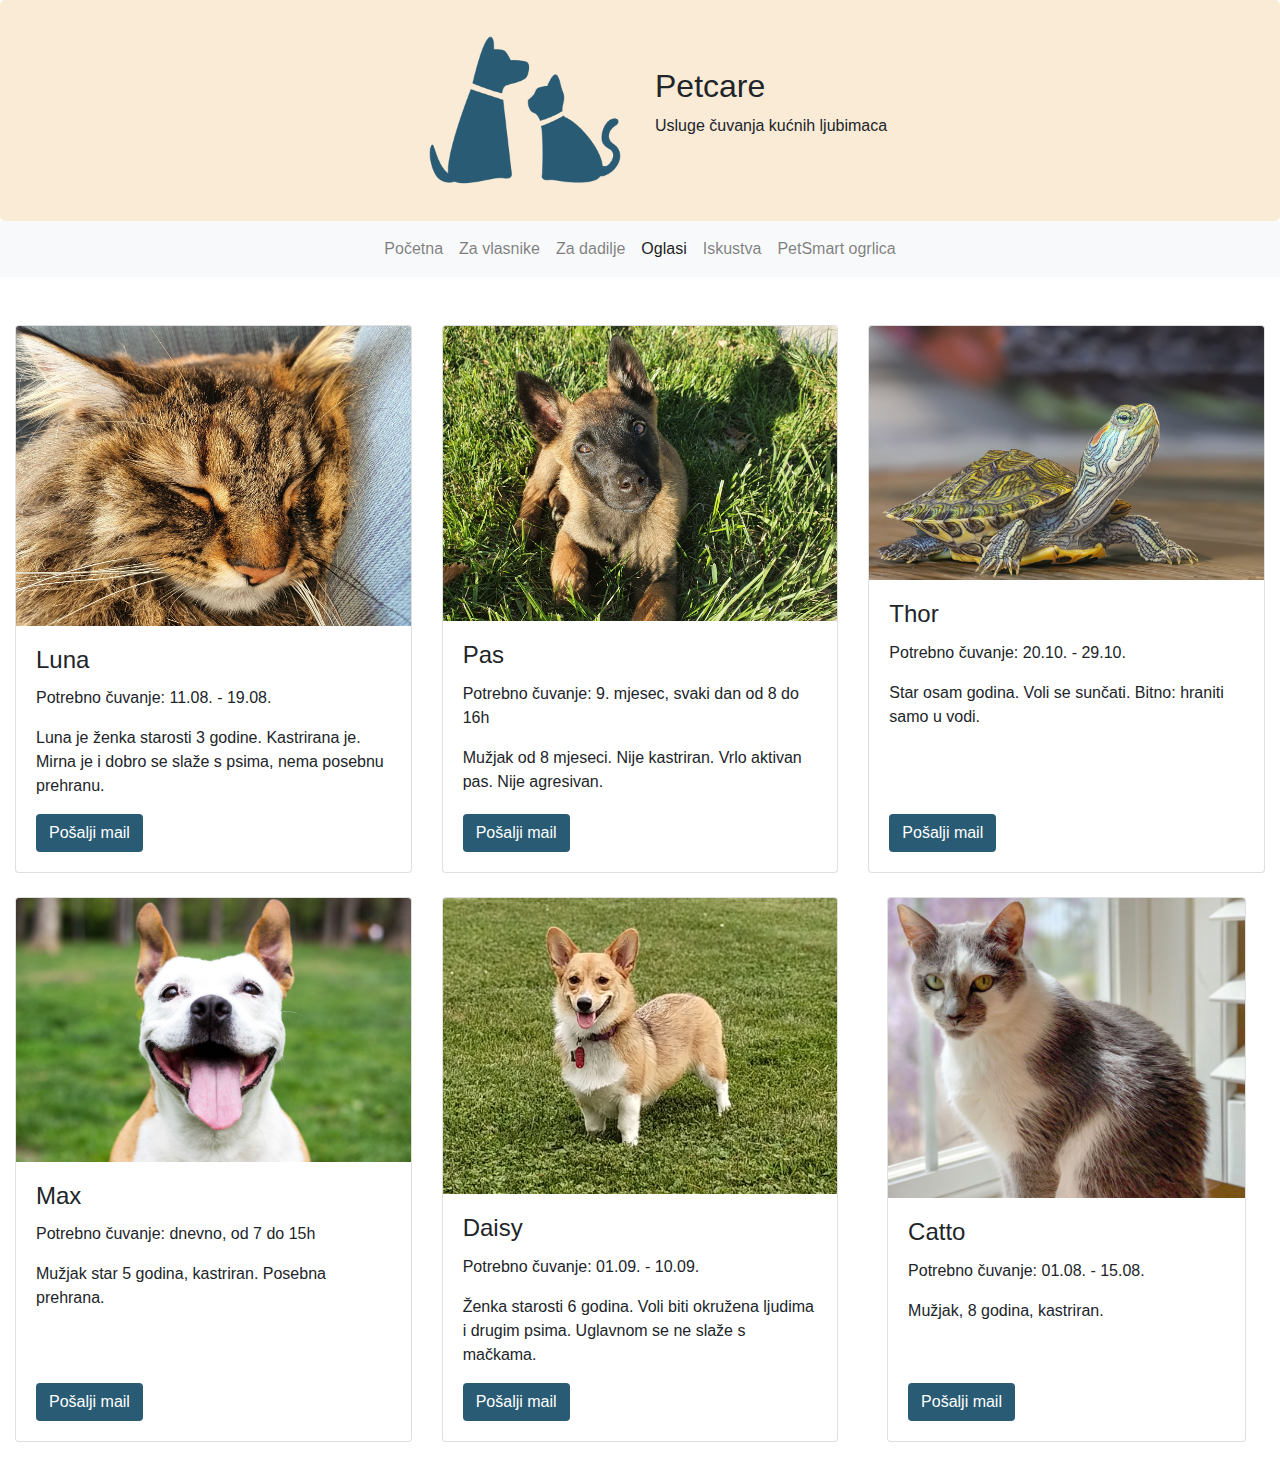
==== ads.html @ 73fea5f7 "Add files via upload" ====
<!DOCTYPE html>
<html lang="en">

<head>
    <meta charset="utf-8">
    <meta http-equiv="X-UA-Compatible" content="IE=edge">
    <meta name="viewport" content="width=device-width, initial-scale=1">
    <title>Petcare</title>
    <link href="css/bootstrap-4.4.1.css" rel="stylesheet">
    <link href="./css/style.css" rel="stylesheet">

</head>

<body>

    <div class="jumbotron my-jumbotron">
        <div class="row my-header">
            <div class="col text-right my-logo">
                <img src="./pictures/petsonly.png" alt="logo" width="200px">
            </div>
            <div class="col d-flex flex-column justify-content-center my-title">
                <h2>Petcare</h2>
                <p>Usluge čuvanja kućnih ljubimaca</p>
            </div>
        </div>
    </div>

    <div class="navbar-regular-screen">
        <nav class="navbar navbar-expand-sm bg-light navbar-light justify-content-center">
            <ul class="navbar-nav">
                <li class="nav-item">
                    <a class="nav-link" href="./index.html">Početna</a>
                </li>
                <li class="nav-item">
                    <a class="nav-link" href="./owners.html">Za vlasnike</a>
                </li>
                <li class="nav-item">
                    <a class="nav-link" href="./nannies.html">Za dadilje</a>
                </li>
                <li class="nav-item active">
                    <a class="nav-link" href="./ads.html">Oglasi</a>
                </li>
                <li class="nav-item">
                    <a class="nav-link" href="./reviews.html">Iskustva</a>
                </li>
                <li class="nav-item">
                    <a class="nav-link" href="./petsmart.html">PetSmart ogrlica</a>
                </li>
            </ul>
        </nav>
    </div>

    <!--Hamburger menu-->
    <div class="navbar-small-screen">
        <nav class="navbar navbar-light">

            <button class="navbar-toggler" type="button" data-toggle="collapse" data-target="#navbarSupportedContent15"
                aria-controls="navbarSupportedContent15" aria-expanded="false" aria-label="Toggle navigation"><span
                    class="navbar-toggler-icon"></span></button>

            <div class="collapse navbar-collapse" id="navbarSupportedContent15">
                <ul class="navbar-nav mr-auto">
                    <li class="nav-item">
                        <a class="nav-link" href="./index.html">Početna</a>
                    </li>
                    <li class="nav-item">
                        <a class="nav-link" href="./owners.html">Za vlasnike</a>
                    </li>
                    <li class="nav-item">
                        <a class="nav-link" href="./nannies.html">Za dadilje</a>
                    </li>
                    <li class="nav-item active">
                        <a class="nav-link" href="./ads.html">Oglasi<span class="sr-only">(current)</span></a>
                    </li>
                    <li class="nav-item">
                        <a class="nav-link" href="./reviews.html">Iskustva</a>
                    </li>
                    <li class="nav-item">
                        <a class="nav-link" href="./petsmart.html">PetSmart ogrlica</a>
                    </li>
                </ul>
            </div>
        </nav>
    </div>

    <div class="container-fluid mt-5">
        <div class="row d-flex">

            <div class="col-lg-4 col-sm-6 d-flex justify-content-center">
                <div class="card mb-4 card-ads">
                    <img class="card-img-top img-ads" src="./pictures/mycat.jpg" alt="Card image">
                    <div class="card-body d-flex flex-column">
                        <h4 class="card-title">Luna</h4>
                        <p class="card-text">Potrebno čuvanje: 11.08. - 19.08.</p>
                        <p class="card-text">Luna je ženka starosti 3 godine. Kastrirana je. Mirna je i dobro se slaže s psima, nema posebnu prehranu.</p>
                        <div style="margin-top:auto;">
                            <a href="#" class="btn my-buttons">Pošalji mail</a>
                        </div>
                    </div>
                </div>
            </div>
            <div class="col-lg-4 col-sm-6 d-flex justify-content-center">
                <div class="card mb-4 card-ads">
                    <img class="card-img-top img-ads" src="./pictures/mydog.jpg" alt="Card image">
                    <div class="card-body d-flex flex-column">
                        <h4 class="card-title">Pas</h4>
                        <p class="card-text">Potrebno čuvanje: 9. mjesec, svaki dan od 8 do 16h</p>
                        <p class="card-text">Mužjak od 8 mjeseci. Nije kastriran. Vrlo aktivan pas. Nije agresivan.</p>
                        <div style="margin-top:auto;">
                            <a href="#" class="btn my-buttons">Pošalji mail</a>
                        </div>
                    </div>
                </div>
            </div>
            <div class="col-lg-4 col-sm-6 d-flex justify-content-center">
                <div class="card mb-4 card-ads">
                    <img class="card-img-top img-ads" src="./pictures/turtle1.jpg" alt="Card image">
                    <div class="card-body d-flex flex-column">
                        <h4 class="card-title">Thor</h4>
                        <p class="card-text">Potrebno čuvanje: 20.10. - 29.10.</p>
                        <p class="card-text">Star osam godina. Voli se sunčati. Bitno: hraniti samo u vodi.</p>
                        <div style="margin-top:auto;">
                            <a href="#" class="btn my-buttons">Pošalji mail</a>
                        </div>
                    </div>
                </div>
            </div>

            <div class="col-lg-4 col-sm-6 d-flex justify-content-center">
                <div class="card mb-4 card-ads">
                    <img class="card-img-top img-ads" src="./pictures/dog2.jpg" alt="Card image">
                    <div class="card-body d-flex flex-column">
                        <h4 class="card-title">Max</h4>
                        <p class="card-text">Potrebno čuvanje: dnevno, od 7 do 15h</p>
                        <p class="card-text">Mužjak star 5 godina, kastriran. Posebna prehrana.</p>
                        <div style="margin-top:auto;">
                            <a href="#" class="btn my-buttons">Pošalji mail</a>
                        </div>
                    </div>
                </div>
            </div>
            <div class="col-lg-4 col-sm-6 d-flex justify-content-center">
                <div class="card mb-4 card-ads">
                    <img class="card-img-top img-ads" src="./pictures/dog4.jpg" alt="Card image">
                    <div class="card-body d-flex flex-column">
                        <h4 class="card-title">Daisy</h4>
                        <p class="card-text">Potrebno čuvanje: 01.09. - 10.09.</p>
                        <p class="card-text">Ženka starosti 6 godina. Voli biti okružena ljudima i drugim psima. Uglavnom se ne slaže s mačkama.</p>
                        <div style="margin-top:auto;">
                            <a href="#" class="btn my-buttons">Pošalji mail</a>
                        </div>
                    </div>
                </div>
            </div>
            <div class="col-lg-4 col-sm-6 d-flex justify-content-center">
                <div class="card mb-4 card-ads">
                    <img class="card-img-top img-ads" src="./pictures/cat2.jpg" alt="Card image">
                    <div class="card-body d-flex flex-column">
                        <h4 class="card-title">Catto</h4>
                        <p class="card-text">Potrebno čuvanje: 01.08. - 15.08.</p>
                        <p class="card-text">Mužjak, 8 godina, kastriran.</p>
                        <div style="margin-top:auto;">
                            <a href="#" class="btn my-buttons">Pošalji mail</a>
                        </div>
                    </div>
                </div>
            </div>
        </div>
    </div>


    <script src="js/jquery-3.4.1.min.js"></script>
    <script src="js/popper.min.js"></script>
    <script src="js/bootstrap-4.4.1.js"></script>
</body>

</html>
---- css/style.css ----
@import url("https://fonts.googleapis.com/css2?family=Amaranth&display=swap");

body {
  font-family: "Amarath", sans-serif;
}

.my-jumbotron {
  padding: 2rem 1rem;
  margin-bottom: 0;
  background-color: antiquewhite;
}

.my-buttons {
  background-color: #295b74;
  color: white;
}

.card-ads {
  max-width: 400px;
  min-width: 250px;
}

.img-ads {
  max-height: 300px;
  min-height: 200px;
}

@media only screen and (max-width: 576px) {
  .my-logo {
    text-align: center !important;
  }
  .my-logo > img {
    width: 100px;
  }
  .my-title {
    text-align: center;
  }
  .my-header {
    display: flex;
    flex-flow: column;
  }
}

@media only screen and (max-width: 767px) {
  .my-borders {
    border-bottom: 0 !important;
  }
}

@media only screen and (min-width: 768px) {
  .my-borders {
    border-right: 0 !important;
  }
}

@media only screen and (max-width: 660px) {
  .navbar-regular-screen {
    display: none;
  }
}

@media only screen and (min-width: 661px) {
  .navbar-small-screen {
    display: none;
  }
}
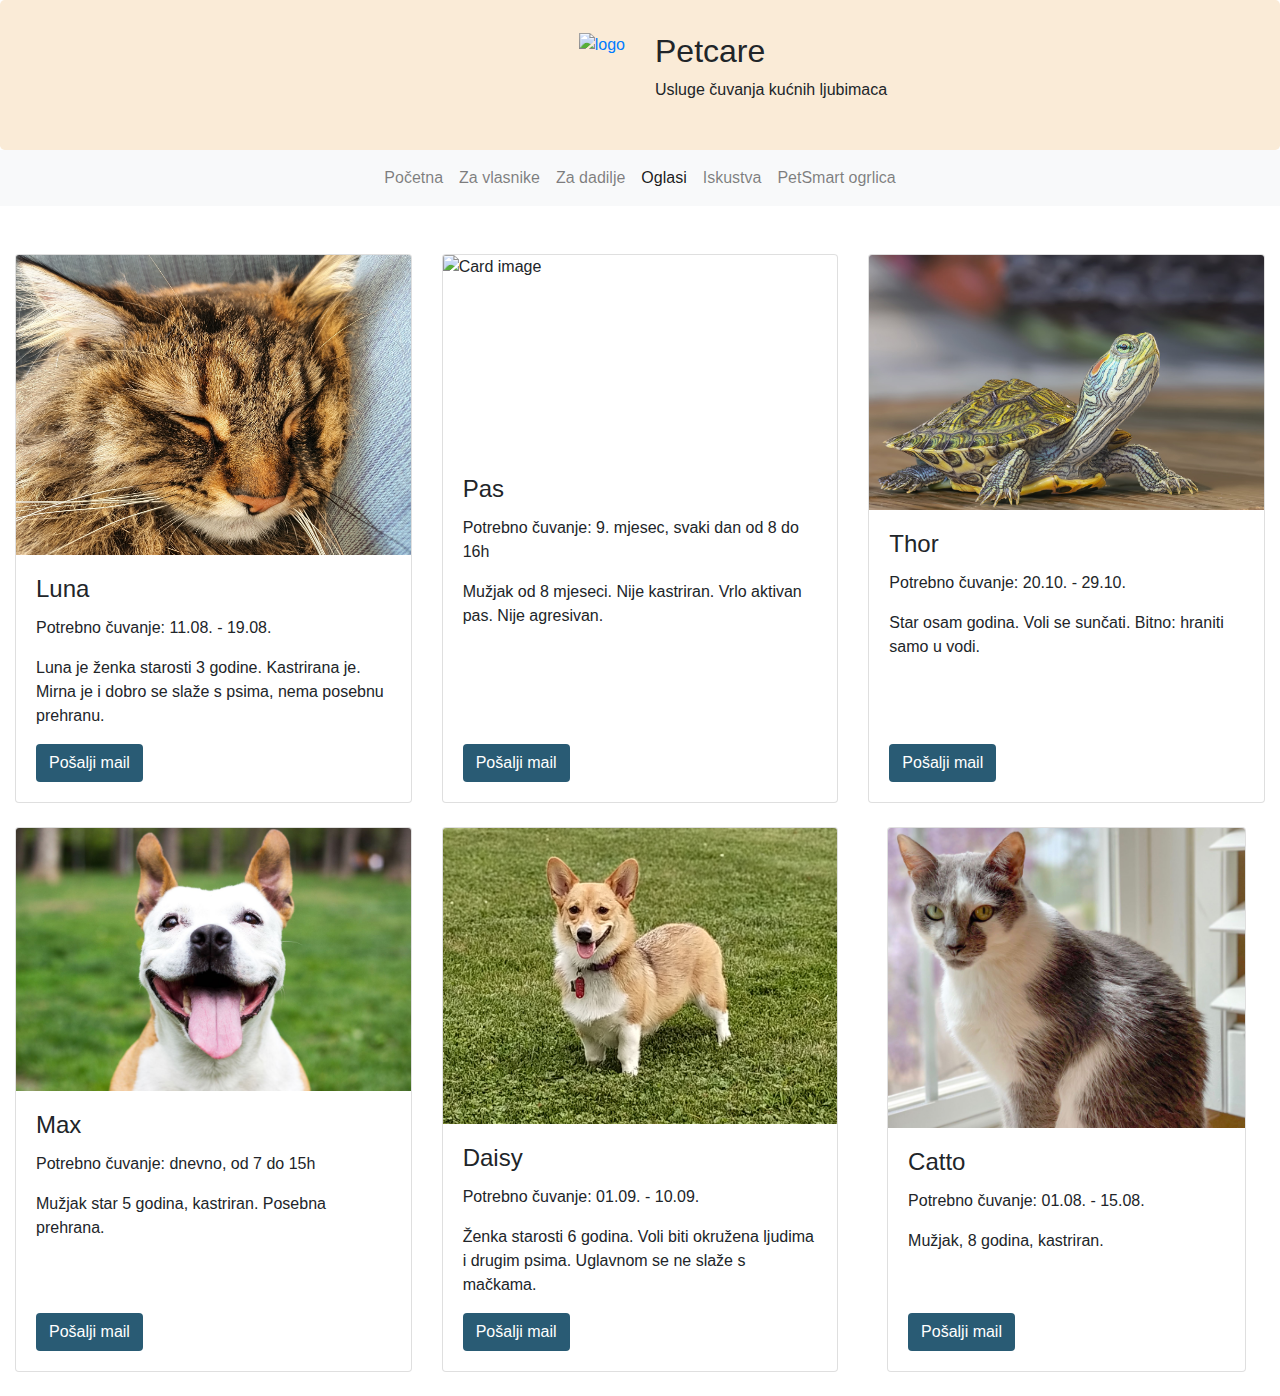
==== commit a6a2ce5f: "Add files via upload" ====
--- a/ads.html
+++ b/ads.html
@@ -16,7 +16,9 @@
     <div class="jumbotron my-jumbotron">
         <div class="row my-header">
             <div class="col text-right my-logo">
-                <img src="./pictures/petsonly.png" alt="logo" width="200px">
+                <a href="./index.html">
+                    <img src="./pictures/logo.svg" alt="logo" width="200px">
+                </a>
             </div>
             <div class="col d-flex flex-column justify-content-center my-title">
                 <h2>Petcare</h2>
@@ -101,7 +103,7 @@
             </div>
             <div class="col-lg-4 col-sm-6 d-flex justify-content-center">
                 <div class="card mb-4 card-ads">
-                    <img class="card-img-top img-ads" src="./pictures/mydog.jpg" alt="Card image">
+                    <img class="card-img-top img-ads" src="./pictures/mydog-edited.png" alt="Card image">
                     <div class="card-body d-flex flex-column">
                         <h4 class="card-title">Pas</h4>
                         <p class="card-text">Potrebno čuvanje: 9. mjesec, svaki dan od 8 do 16h</p>
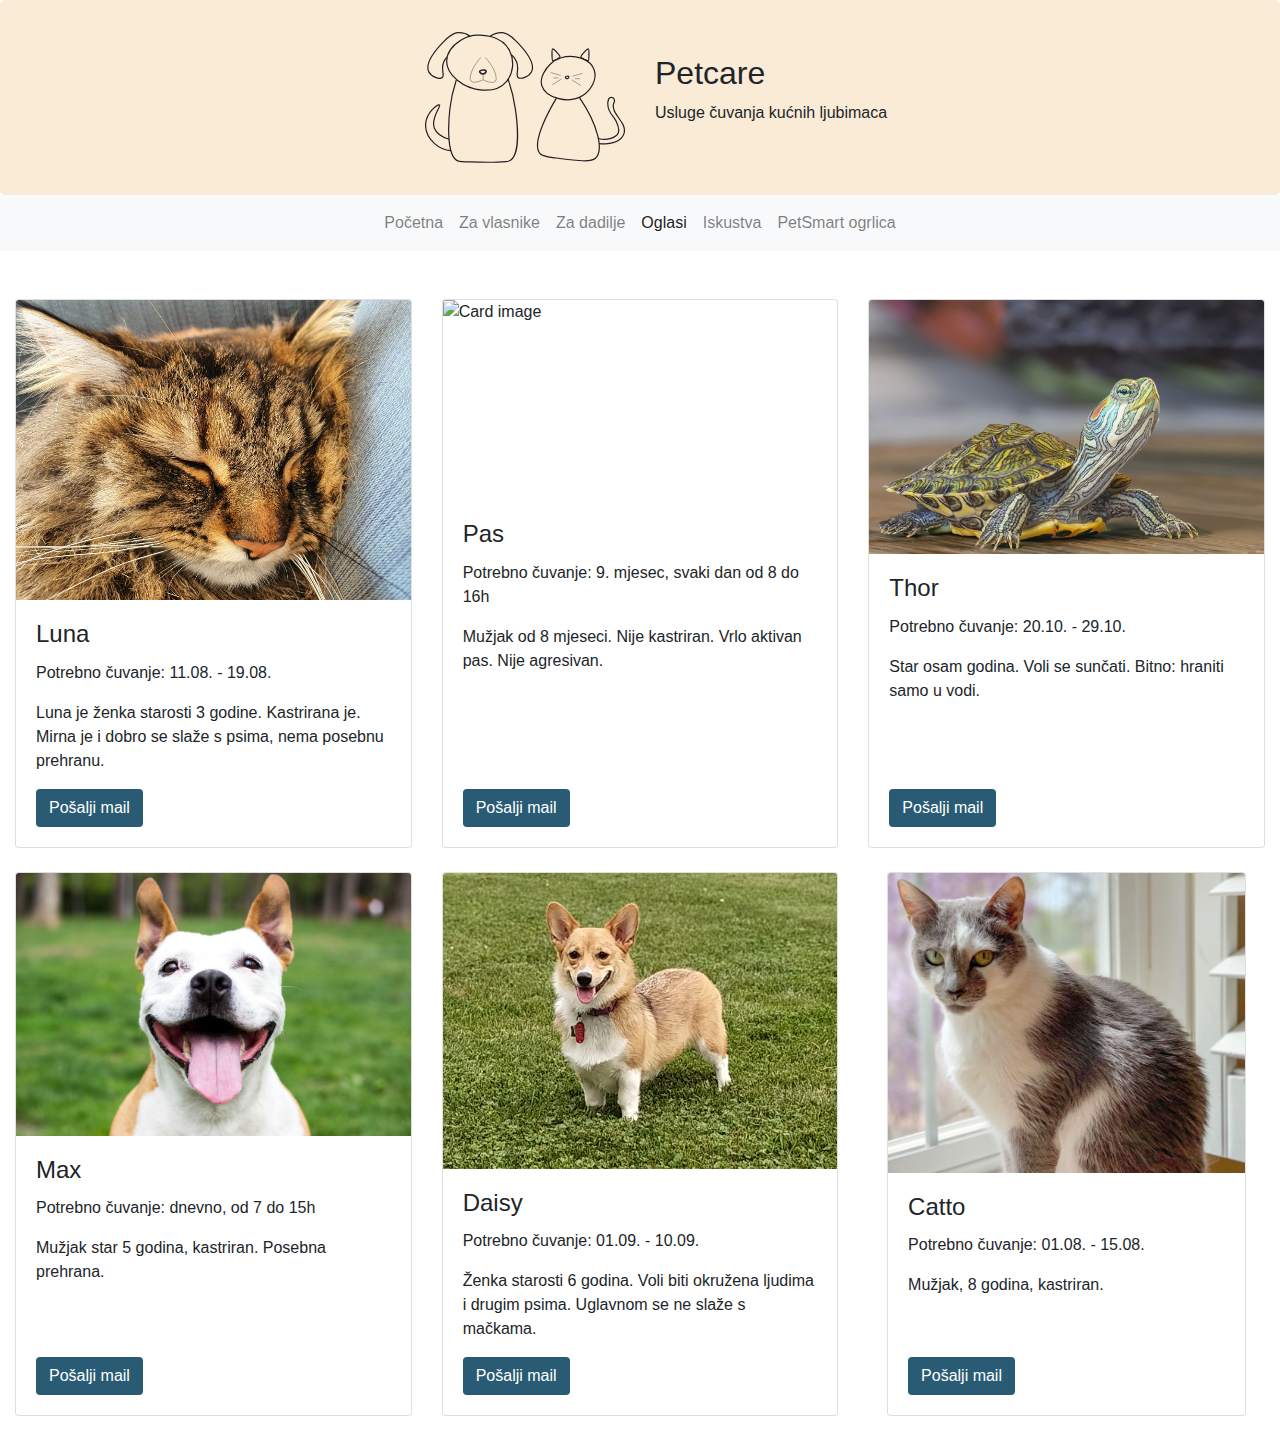
==== commit 5ea488f0: "Update ads.html" ====
--- a/ads.html
+++ b/ads.html
@@ -96,7 +96,7 @@
                         <p class="card-text">Potrebno čuvanje: 11.08. - 19.08.</p>
                         <p class="card-text">Luna je ženka starosti 3 godine. Kastrirana je. Mirna je i dobro se slaže s psima, nema posebnu prehranu.</p>
                         <div style="margin-top:auto;">
-                            <a href="#" class="btn my-buttons">Pošalji mail</a>
+                            <button class="btn my-buttons">Pošalji mail</button>
                         </div>
                     </div>
                 </div>
@@ -109,7 +109,7 @@
                         <p class="card-text">Potrebno čuvanje: 9. mjesec, svaki dan od 8 do 16h</p>
                         <p class="card-text">Mužjak od 8 mjeseci. Nije kastriran. Vrlo aktivan pas. Nije agresivan.</p>
                         <div style="margin-top:auto;">
-                            <a href="#" class="btn my-buttons">Pošalji mail</a>
+                            <button class="btn my-buttons">Pošalji mail</button>
                         </div>
                     </div>
                 </div>
@@ -122,7 +122,7 @@
                         <p class="card-text">Potrebno čuvanje: 20.10. - 29.10.</p>
                         <p class="card-text">Star osam godina. Voli se sunčati. Bitno: hraniti samo u vodi.</p>
                         <div style="margin-top:auto;">
-                            <a href="#" class="btn my-buttons">Pošalji mail</a>
+                            <button class="btn my-buttons">Pošalji mail</button>
                         </div>
                     </div>
                 </div>
@@ -136,7 +136,7 @@
                         <p class="card-text">Potrebno čuvanje: dnevno, od 7 do 15h</p>
                         <p class="card-text">Mužjak star 5 godina, kastriran. Posebna prehrana.</p>
                         <div style="margin-top:auto;">
-                            <a href="#" class="btn my-buttons">Pošalji mail</a>
+                            <button class="btn my-buttons">Pošalji mail</button>
                         </div>
                     </div>
                 </div>
@@ -162,7 +162,7 @@
                         <p class="card-text">Potrebno čuvanje: 01.08. - 15.08.</p>
                         <p class="card-text">Mužjak, 8 godina, kastriran.</p>
                         <div style="margin-top:auto;">
-                            <a href="#" class="btn my-buttons">Pošalji mail</a>
+                            <button class="btn my-buttons">Pošalji mail</button>
                         </div>
                     </div>
                 </div>
@@ -176,4 +176,4 @@
     <script src="js/bootstrap-4.4.1.js"></script>
 </body>
 
-</html>+</html>
--- a/css/style.css
+++ b/css/style.css
@@ -10,9 +10,40 @@
   background-color: antiquewhite;
 }
 
+.homepage {
+  border-radius: 17%;
+  text-align: center;
+  min-width: 370px;
+  min-height: 400px;
+  border: 1px solid black;
+}
+
+.homepage-1 {
+  background-color: #fce8e8;
+}
+
+.homepage-2 {
+  background-color: #fae5f3;
+}
+
+.homepage-3 {
+  background-color: #feffe7;
+}
+
+.homepage > p > a {
+  color: #035277;
+  text-decoration: underline;
+}
+
 .my-buttons {
   background-color: #295b74;
   color: white;
+}
+
+.my-carousel {
+  background-color: #ffffffd4;
+  color: black;
+  margin-bottom: 10px;
 }
 
 .card-ads {
@@ -25,11 +56,21 @@
   min-height: 200px;
 }
 
+@media only screen and (max-width: 421px) {
+  .homepage {
+    min-width: 250px;
+  }
+  .my-carousel {
+    background-color: #ffffffb8;
+    font-size: smaller;
+  }
+}
+
 @media only screen and (max-width: 576px) {
   .my-logo {
     text-align: center !important;
   }
-  .my-logo > img {
+  .my-logo > a > img {
     width: 100px;
   }
   .my-title {
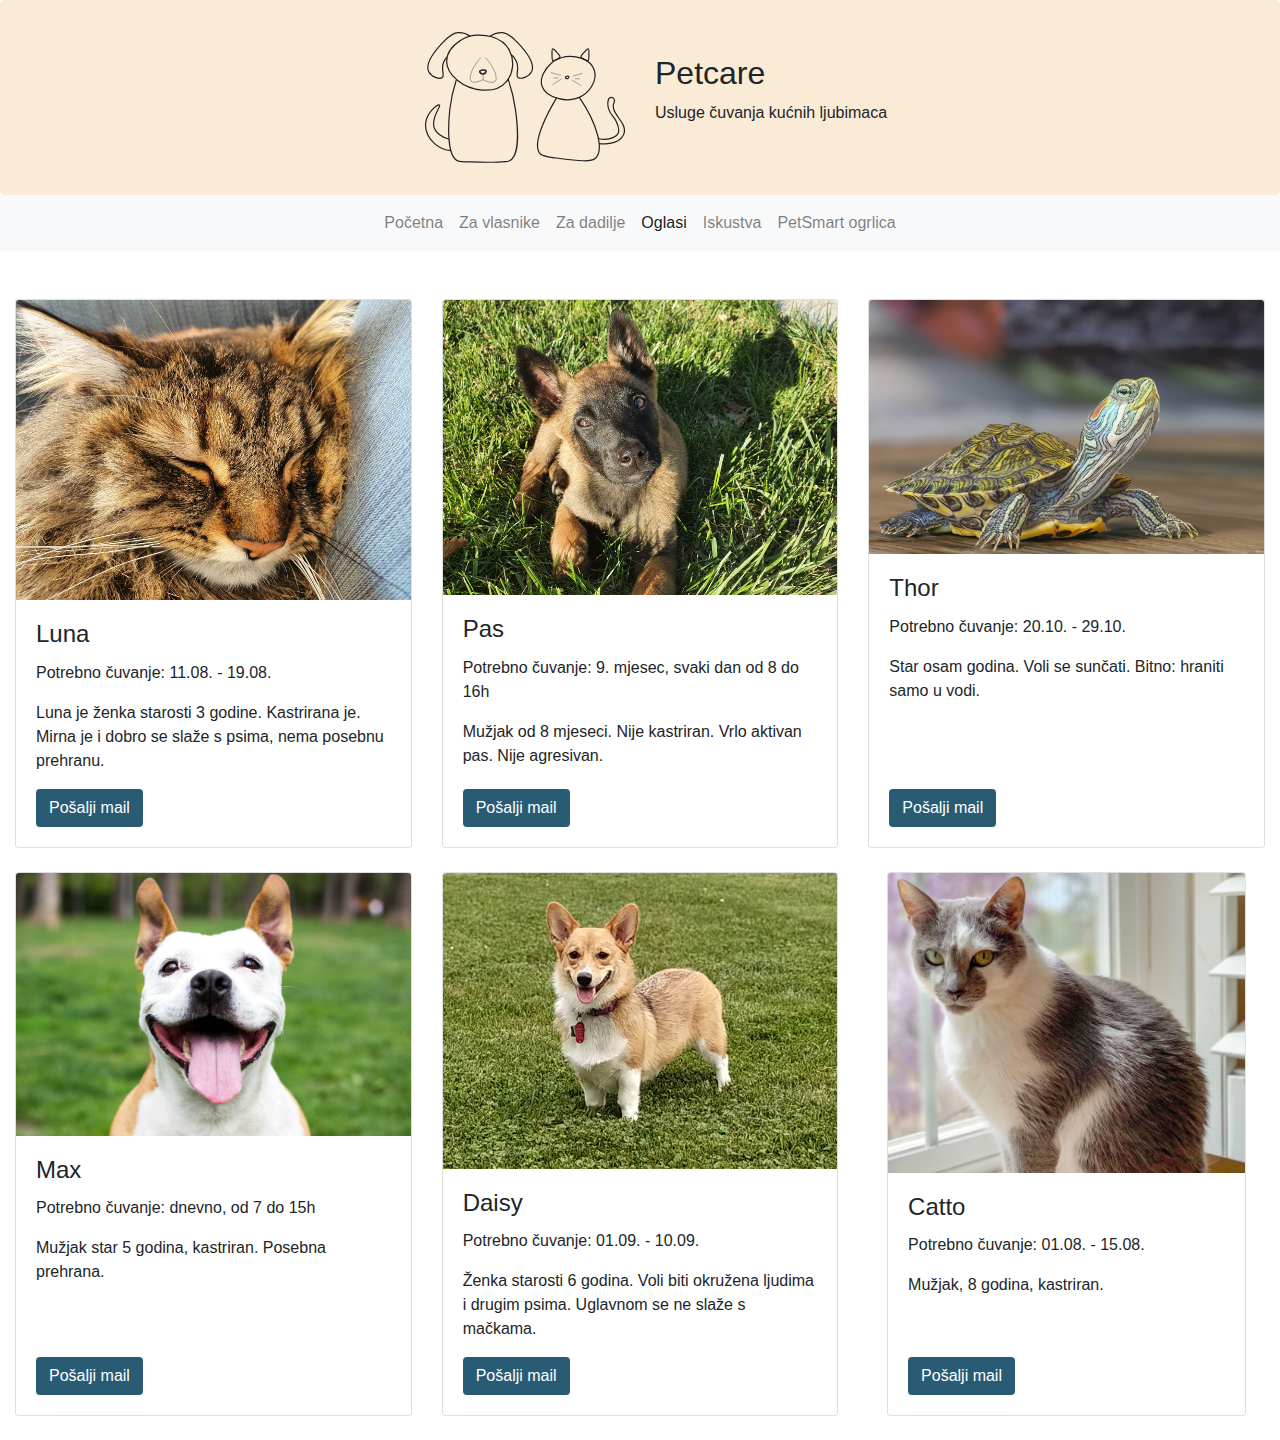
==== commit 7dca37e0: "Update ads.html" ====
--- a/ads.html
+++ b/ads.html
@@ -103,7 +103,7 @@
             </div>
             <div class="col-lg-4 col-sm-6 d-flex justify-content-center">
                 <div class="card mb-4 card-ads">
-                    <img class="card-img-top img-ads" src="./pictures/mydog-edited.png" alt="Card image">
+                    <img class="card-img-top img-ads" src="./pictures/mydog.jpg" alt="Card image">
                     <div class="card-body d-flex flex-column">
                         <h4 class="card-title">Pas</h4>
                         <p class="card-text">Potrebno čuvanje: 9. mjesec, svaki dan od 8 do 16h</p>
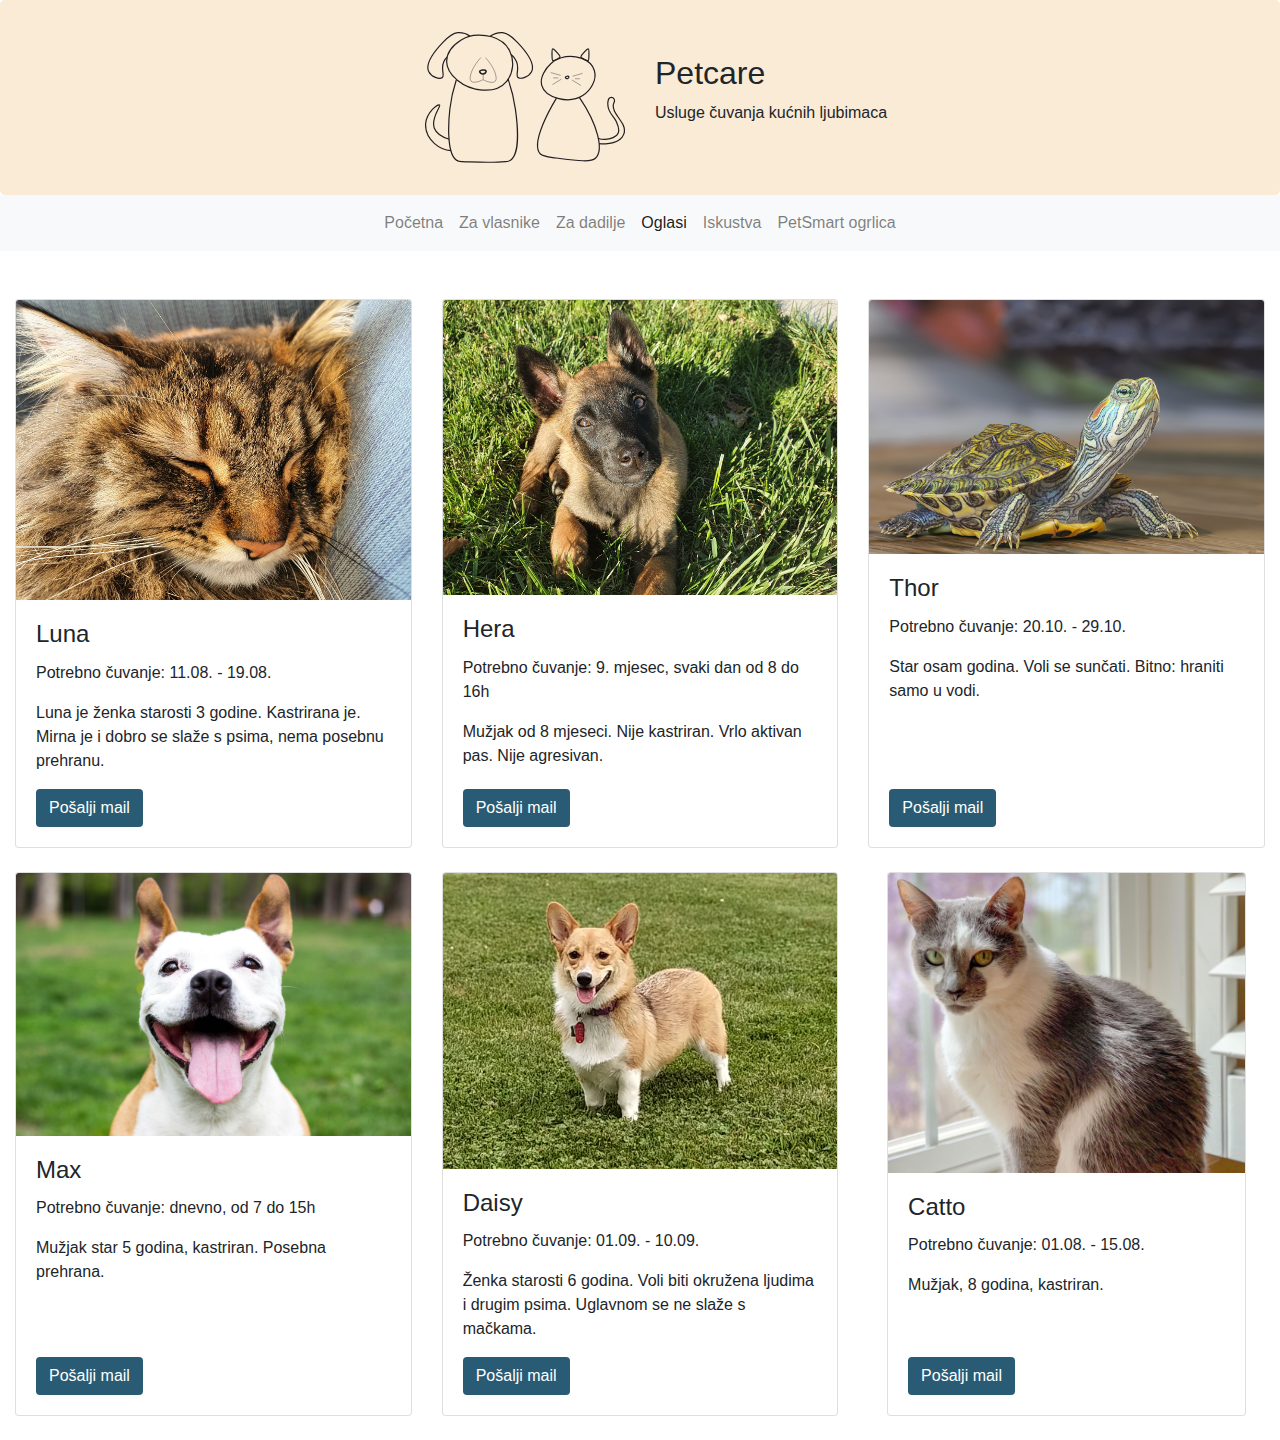
==== commit 24e945b3: "Update ads.html" ====
--- a/ads.html
+++ b/ads.html
@@ -105,7 +105,7 @@
                 <div class="card mb-4 card-ads">
                     <img class="card-img-top img-ads" src="./pictures/mydog.jpg" alt="Card image">
                     <div class="card-body d-flex flex-column">
-                        <h4 class="card-title">Pas</h4>
+                        <h4 class="card-title">Hera</h4>
                         <p class="card-text">Potrebno čuvanje: 9. mjesec, svaki dan od 8 do 16h</p>
                         <p class="card-text">Mužjak od 8 mjeseci. Nije kastriran. Vrlo aktivan pas. Nije agresivan.</p>
                         <div style="margin-top:auto;">
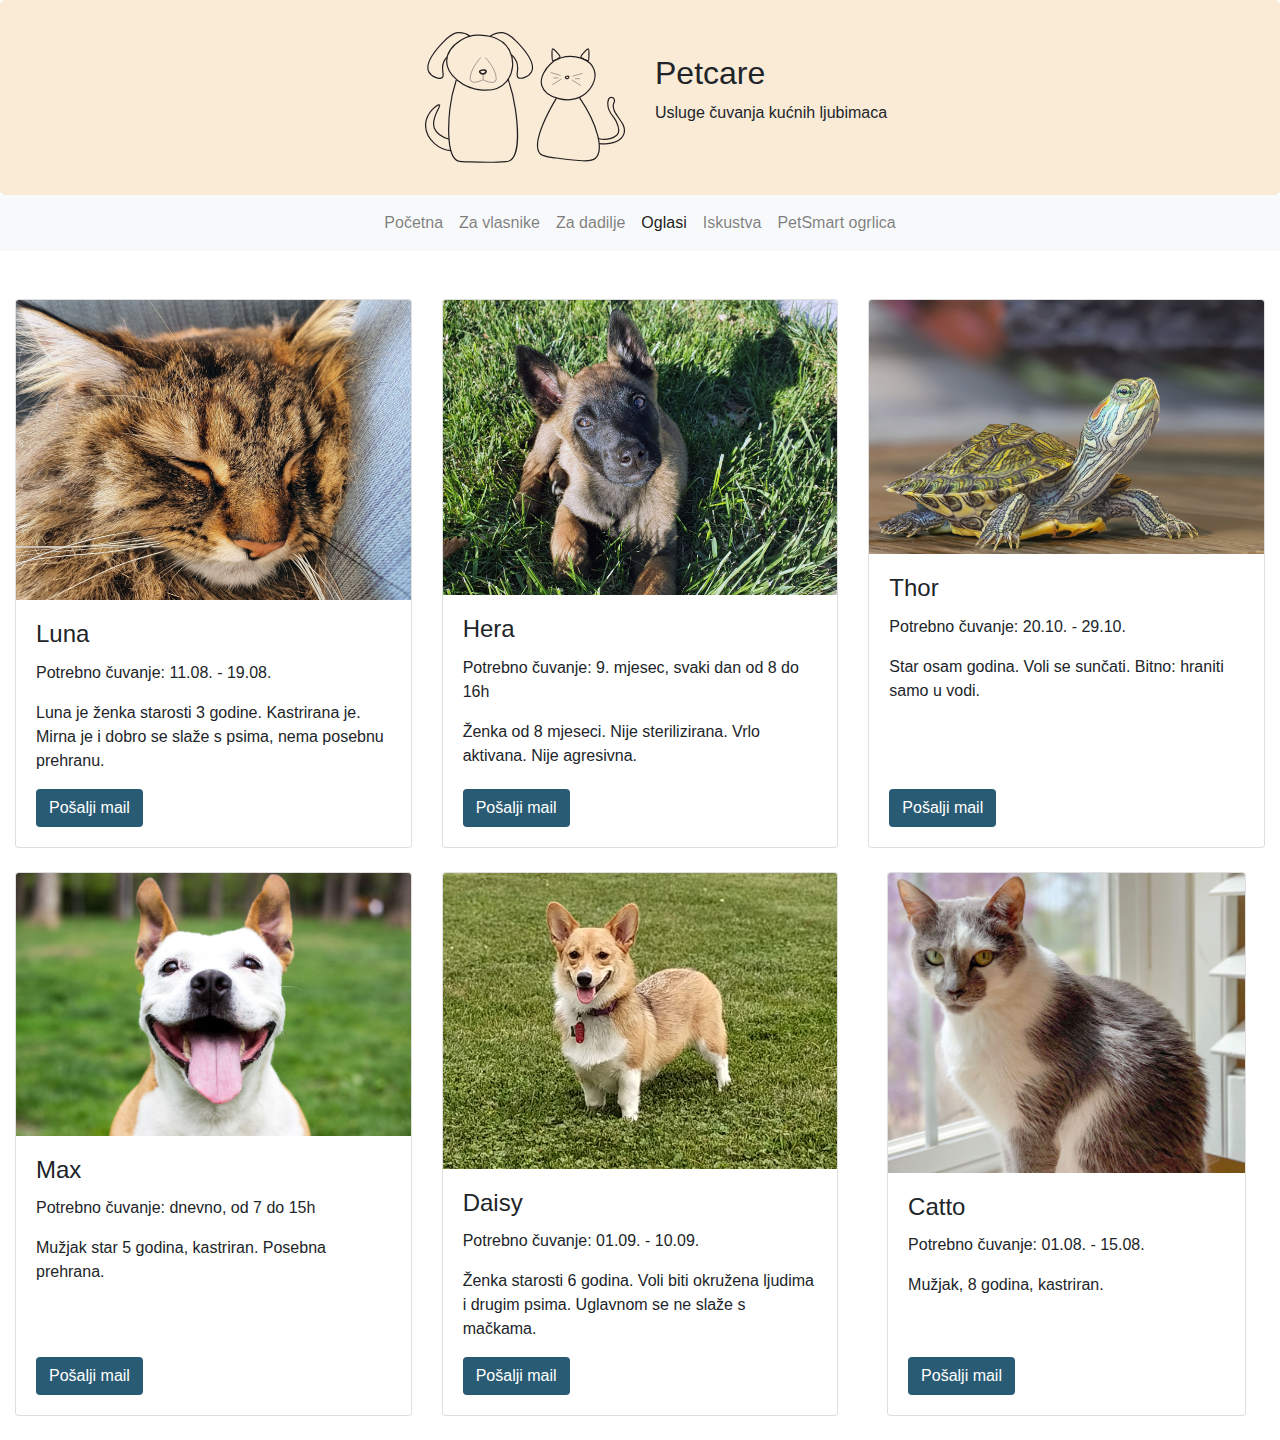
==== commit 230510db: "Update ads.html" ====
--- a/ads.html
+++ b/ads.html
@@ -107,7 +107,7 @@
                     <div class="card-body d-flex flex-column">
                         <h4 class="card-title">Hera</h4>
                         <p class="card-text">Potrebno čuvanje: 9. mjesec, svaki dan od 8 do 16h</p>
-                        <p class="card-text">Mužjak od 8 mjeseci. Nije kastriran. Vrlo aktivan pas. Nije agresivan.</p>
+                        <p class="card-text">Ženka od 8 mjeseci. Nije sterilizirana. Vrlo aktivana. Nije agresivna.</p>
                         <div style="margin-top:auto;">
                             <button class="btn my-buttons">Pošalji mail</button>
                         </div>
